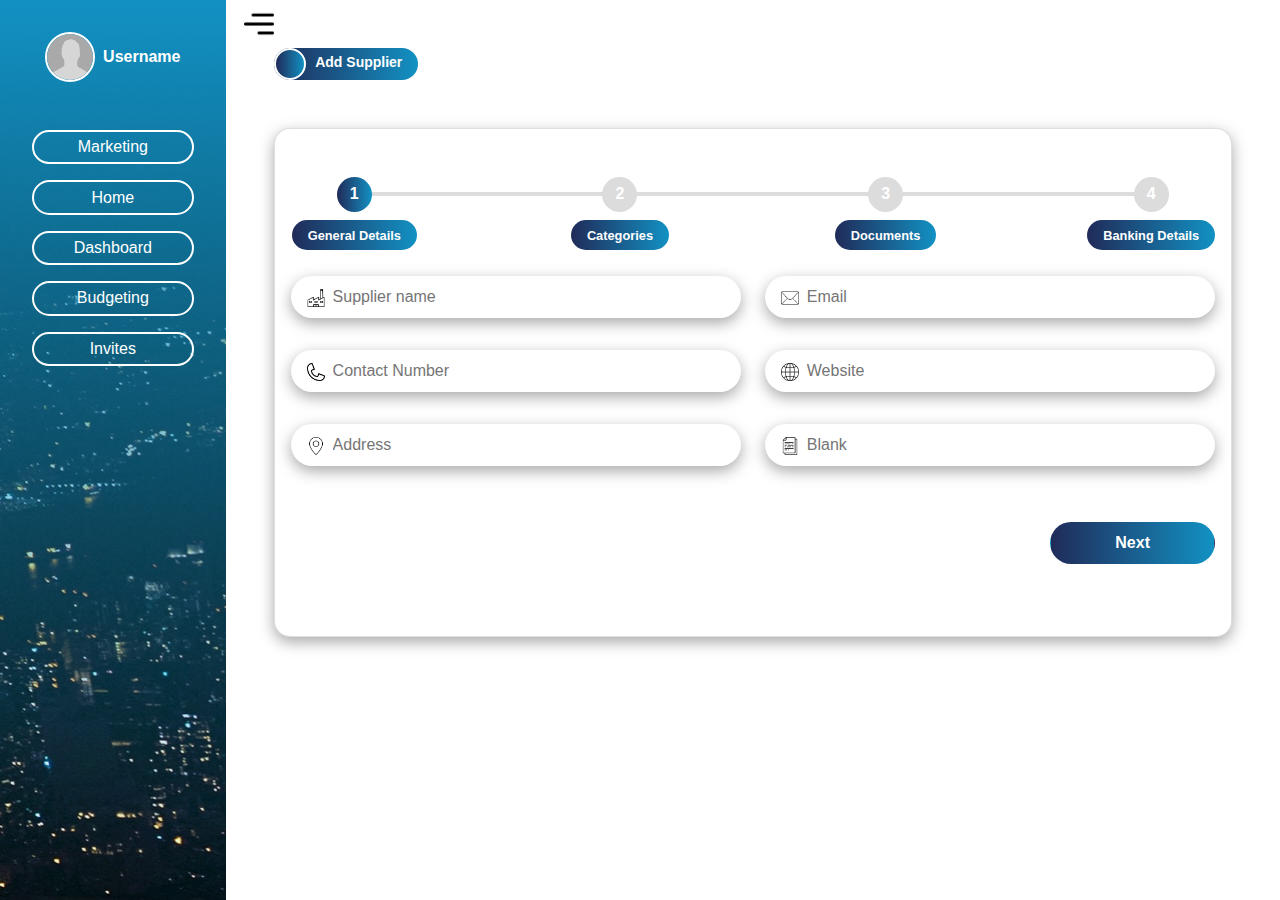
==== companyReg.html @ 9ff074c6 "Suppliers portal frontend. Suppliers form added." ====
<!DOCTYPE html>
<html lang="en">
<head>
    <meta charset="utf-8">
    <meta name="viewport" content="width=device-width, initial-scale=1">

    <title>Suppliers Portal</title>
    <meta name="description" content="Tradata website.">
    <meta name="author" content="Tradata">

    <meta property="og:title" content="Tradata website">
    <meta property="og:type" content="website">
    <meta property="og:url" content="https://www.tradata.app">
    <meta property="og:description" content="Tradata website.">
    <meta property="og:image" content="image.png">

    <link rel="icon" href="/favicon.ico">
    <link rel="icon" href="/favicon.svg" type="image/svg+xml">
    <link rel="apple-touch-icon" href="/apple-touch-icon.png">

    <!--    <script src="https://unpkg.com/ionicons@4.5.10-0/dist/ionicons.js"></script>-->

    <link rel="stylesheet" href="assets/css/bootstrap.min.css">
    <link rel="stylesheet" href="assets/css/custom.css">

</head>
<body>

<div class="d-flex" id="wrapper">
    <!--    Sidebar -->
    <div class="" id="sidebar-wrapper">
        <div class="sidebar-heading align-items-center">
            <img src="assets/images/profile.png" class="rounded-full" alt="logo">
            <span>Username</span>
        </div>

        <ul class="my-3 bg-transparent menu-links">
            <li><a href="" class="bg-transparent">
                Marketing
            </a>
                <img class="white-arrow" src="assets/images/icons/white-arrow.png" alt="" width="20">
            </li>
            <li><a href="" class="bg-transparent">
                Home
            </a>
                <img class="white-arrow" src="assets/images/icons/white-arrow.png" alt="" width="20">
            </li>
            <li><a href="" class="bg-transparent">
                Dashboard
            </a>
                <img class="white-arrow" src="assets/images/icons/white-arrow.png" alt="" width="20">
            </li>
            <li><a href="" class="bg-transparent">
                Budgeting
            </a>
                <img class="white-arrow" src="assets/images/icons/white-arrow.png" alt="" width="20">
            </li>
            <li><a href="invites.html" class="bg-transparent">
                Invites
            </a>
                <img class="white-arrow" src="assets/images/icons/white-arrow.png" alt="" width="20">
            </li>

        </ul>
    </div>
    <!--    Sidebar -->


    <!--        Pages Go Here -->

    <div id="page-content-wrapper">
        <nav class="navbar navbar-expand-lg navbar-light bg-white">
            <div class="container-fluid">
                <div class="d-flex align-items-center">
                    <button type="button" id="sidebar-toggle"><img src="assets/images/icons/menu.png" alt="" width="30"></button>
                    <a class="navbar-brand ms-4" href="#"></a>
                </div>
                <button class="navbar-toggler" type="button" data-bs-toggle="collapse" data-bs-target="#navbarSupportedContent" aria-controls="navbarSupportedContent" aria-expanded="false" aria-label="Toggle navigation">
                    <span class="navbar-toggler-icon"></span>
                </button>
                <div class="collapse navbar-collapse" id="navbarSupportedContent">
                    <ul class="navbar-nav ms-auto mb-2 mb-lg-0">
                        <li class="nav-item">
                            <a class="nav-link" href="#"></a>
                        </li>
                    </ul>
                </div>
            </div>
        </nav>

        <!--        Page content go here -->
        <div class="container-fluid px-4">
            <div class="container px-4 scroll">
                <div class="page-title">
                    <div class="title-span">
                        <h4>Add Supplier</h4>
                        <div class="circle"></div>
                    </div>
                </div>

                <div class="row my-5">
                    <div class="col-12 mx-auto">
                        <div class="card py-5 px-3">
                            <form action="" class="">
                            <!--          Progress Bar -->
                                <div class="progressbar d-flex justify-content-between mb-5">
                                    <div class="progress" id="progress"></div>
                                    <div class="progress-step progress-step-active" data-title="General Details"></div>
                                    <div class="progress-step" data-title="Categories"></div>
                                    <div class="progress-step" data-title="Documents"></div>
                                    <div class="progress-step" data-title="Banking Details"></div>
                                </div>
                            <!--          Progress Bar -->
                                <div class="form-step form-step-active">
                                    <div class="row">
                                        <div class="col-md-6">
                                            <div class="input-div">
                                                <input type="text" placeholder="Supplier name">
                                                <img src="assets/images/icons/factory.png" alt="">
                                            </div>
                                            <div class="input-div">
                                                <input type="text" placeholder="Contact Number">
                                                <img src="assets/images/icons/phone.png" alt="">
                                            </div>
                                            <div class="input-div">
                                                <input type="text" placeholder="Address">
                                                <img src="assets/images/icons/mapmarker.png" alt="">
                                            </div>
                                        </div>

                                        <div class="col-md-6">
                                            <div class="input-div">
                                                <input type="text" placeholder="Email">
                                                <img src="assets/images/icons/mail.png" alt="">
                                            </div>
                                            <div class="input-div">
                                                <input type="text" placeholder="Website">
                                                <img src="assets/images/icons/globe.png" alt="">
                                            </div>
                                            <div class="input-div">
                                                <input type="text" placeholder="Blank">
                                                <img src="assets/images/icons/document.png" alt="">
                                            </div>
                                        </div>
                                    </div>
                                    <div class="d-flex justify-content-end">
                                        <a class="my-4 btn button btn-next" type="submit">Next</a>
                                    </div>
                                </div>
<!------------------      Second Part ----------------------->
                                <div class="form-step">
                                <div class="row">
                                        <div class="col-md-6">
                                            <div class="input-div">
                                                <input type="text" placeholder="Supplier name">
                                                <img src="assets/images/icons/factory.png" alt="">
                                            </div>
                                            <div class="input-div">
                                                <input type="text" placeholder="Contact Number">
                                                <img src="assets/images/icons/phone.png" alt="">
                                            </div>
                                            <div class="input-div">
                                                <input type="text" placeholder="Address">
                                                <img src="assets/images/icons/home.png" alt="">
                                            </div>
                                        </div>

                                        <div class="col-md-6">
                                            <div class="input-div">
                                                <input type="text" placeholder="Email">
                                                <img src="assets/images/icons/mail.png" alt="">
                                            </div>
                                            <div class="input-div">
                                                <input type="text" placeholder="Email">
                                                <img src="assets/images/icons/mail.png" alt="">
                                            </div>
                                            <div class="input-div">
                                                <input type="text" placeholder="Website">
                                                <img src="assets/images/icons/globe.png" alt="">
                                            </div>
                                        </div>
                                    </div>
                                    <div class="d-flex justify-content-end">
                                        <a class="my-4 me-3 btn btn-prev button" type="submit">Previous</a>
                                        <a class="my-4 btn button btn-next" type="submit">Next</a>
                                    </div>
                                </div>
<!------------------      End Second Part ----------------------->
                                <!------------------         Third Part ----------------------->
                                <div class="form-step">
                                    <div class="row">
                                        <div class="col-md-6">
                                            <div class="input-div">
                                                <input type="text" placeholder="Supplier name">
                                                <img src="assets/images/icons/factory.png" alt="">
                                            </div>
                                            <div class="input-div">
                                                <input type="text" placeholder="Contact Number">
                                                <img src="assets/images/icons/phone.png" alt="">
                                            </div>
                                            <div class="input-div">
                                                <input type="text" placeholder="Address">
                                                <img src="assets/images/icons/home.png" alt="">
                                            </div>
                                        </div>

                                        <div class="col-md-6">
                                            <div class="input-div">
                                                <input type="text" placeholder="Email">
                                                <img src="assets/images/icons/mail.png" alt="">
                                            </div>
                                            <div class="input-div">
                                                <input type="text" placeholder="Email">
                                                <img src="assets/images/icons/mail.png" alt="">
                                            </div>
                                            <div class="input-div">
                                                <input type="text" placeholder="Website">
                                                <img src="assets/images/icons/globe.png" alt="">
                                            </div>
                                        </div>
                                    </div>
                                    <div class="d-flex justify-content-end">
                                        <a class="my-4 me-3 btn btn-prev button" type="submit">Previous</a>
                                        <a class="my-4 btn button btn-next" type="submit">Next</a>
                                    </div>
                                </div>
                                <!------------------      End Third Part ----------------------->

                                <!------------------         Fourth Part ----------------------->
                                <div class="form-step">
                                    <div class="row">
                                        <div class="col-md-6">
                                            <div class="input-div">
                                                <input type="text" placeholder="Supplier name">
                                                <img src="assets/images/icons/factory.png" alt="">
                                            </div>
                                            <div class="input-div">
                                                <input type="text" placeholder="Contact Number">
                                                <img src="assets/images/icons/phone.png" alt="">
                                            </div>
                                            <div class="input-div">
                                                <input type="text" placeholder="Address">
                                                <img src="assets/images/icons/home.png" alt="">
                                            </div>
                                        </div>

                                        <div class="col-md-6">
                                            <div class="input-div">
                                                <input type="text" placeholder="Email">
                                                <img src="assets/images/icons/mail.png" alt="">
                                            </div>
                                            <div class="input-div">
                                                <input type="text" placeholder="Email">
                                                <img src="assets/images/icons/mail.png" alt="">
                                            </div>
                                            <div class="input-div">
                                                <input type="text" placeholder="Website">
                                                <img src="assets/images/icons/globe.png" alt="">
                                            </div>
                                        </div>
                                    </div>
                                    <div class="d-flex justify-content-end">
                                        <a class="my-4 me-3 btn btn-prev button" type="submit">Previous</a>
                                        <a class="my-4 btn button btn-next" type="submit">Next</a>
                                    </div>
                                </div>
                                <!------------------      End Fourth Part ----------------------->

                            </form>
                        </div>
                    </div>
                </div>
            </div>
        </div>
    </div>
</div>
<script src="assets/js/bootstrap.bundle.min.js"></script>
<script>
    var el = document.getElementById("wrapper")
    var toggleButton = document.getElementById("sidebar-toggle")

    toggleButton.onclick = function () {
        el.classList.toggle("toggled")
    }

    const prevBtns = document.querySelectorAll(".btn-prev")
    const nxtBtns = document.querySelectorAll(".btn-next")
    const formSteps = document.querySelectorAll(".form-step")
    const progress = document.getElementById("progress")
    const progressSteps = document.querySelectorAll(".progress-step")
    const progressBar = document.getElementById("progress")

    let formStepsNum = 0;

    nxtBtns.forEach((btn) => {
        btn.addEventListener("click", () => {
            formStepsNum++;
            updateFormSteps();
            updateProgressBar()
        })
    })
    prevBtns.forEach((btn) => {
        btn.addEventListener("click", () => {
            formStepsNum--;
            updateFormSteps();
            updateProgressBar()
        })
    })
    function updateFormSteps(){
        formSteps.forEach(formStep => {
            formStep.classList.contains("form-step-active") &&
            formStep.classList.remove("form-step-active")
        })
        formSteps[formStepsNum].classList.add("form-step-active")
    }
    function updateProgressBar() {
        progressSteps.forEach((progressStep, idx) => {
            if (idx < formStepsNum + 1) {
                progressStep.classList.add("progress-step-active");
            } else {
                progressStep.classList.remove("progress-step-active")
            }
        });

        const progressActive = document.querySelectorAll(".progress-step-active")
        progress.style.width = ((progressActive.length - 1) / (progressSteps.length - 1)) * 100 + "%"
    }


</script>
</body>
</html>
---- assets/css/custom.css ----
/*
    font-family: 'Lato', sans-serif;

    font-family: 'Roboto', sans-serif;
*/
:root {
    --dark-blue-color: #1b2c5d;
    --lite-blue-color: #1291c3;
    --main-text-color: #6e6e6e;
    --second-bg-color: #c1efde;
    --box-shadow: rgba(0, 0, 0, 0.35) 0 5px 15px;
}
/************* Global CSS*************/
* {
    text-decoration: none;
    list-style: none;
    font-family: 'Lato', sans-serif;
}

a {
    text-decoration: none;
}
.card {
    box-shadow: var(--box-shadow);
    border-radius: 1rem;
}
form button,
form .button {
    padding: .5rem 4rem !important;
    background: linear-gradient(to right, #202b59, #1291c3);
    border-radius: 25px !important;
    color: #fff !important;
    font-weight: 700 !important;
    transition: .5s ease;
}
form button:hover,
form .button:hover {
    background: linear-gradient(to left, #202b59, #1291c3) !important;
    color: #fff;
}
.cta {
    padding: .4rem 1rem .3rem;
    background: linear-gradient(to right, #202b59, #1291c3);
    border-radius: 25px;
    color: #fff;
    font-weight: 700;
    transition: .5s ease;
}
.cta:hover {
    color: #fff;
    background: linear-gradient(to left, #202b59, #1291c3);
}
.rounded-full {
    border-radius: 50%;
}
.text-grey {
    color: #868686 !important;
}
/************ End Global CSS************/
#wrapper {
    overflow-x: hidden;
}
#sidebar-toggle {
    background: transparent;
    border: none;
    box-shadow: none;
}
#sidebar-wrapper {
    min-height: 100vh;
    margin-left: -15rem;
    -webkit-transition: margin 0.25s ease-out;
    -moz-transition: margin 0.25s ease-out;
    -o-transition: margin 0.25s ease-out;
    transition: margin 0.25s ease-out;
    background-image:
            linear-gradient(to bottom, #1291c3, transparent),
            url('../images/background.jpg');
}

#sidebar-wrapper .sidebar-heading {
    padding: 2rem;
    display: flex;
    justify-content: center;
    align-items: center;
}
#sidebar-wrapper .sidebar-heading {
    font-weight: bold;
    color: #fff;
}
#sidebar-wrapper .sidebar-heading img {
    width: 50px;
    height: 50px;
    border: 2px solid #fff;
    margin-right: .5rem;
}

#sidebar-wrapper .menu-links li {
    width: 10.1rem;
    display: flex;
    justify-content: center;
    align-items: center;
    padding: .2rem;
    border-radius: 25px;
    border: 2px solid #fff;
    margin: 1rem 2rem 1rem auto;
    transition: .3s all ease;
    position: relative;
}
.white-arrow {
    position: absolute;
    left: -1.5rem;
    display: none;
    transition: .3s all ease;
    transition-delay: .1s;
}

#sidebar-wrapper .menu-links li a {
    text-decoration: none;
    color: #fff;
}
#sidebar-wrapper .menu-links li:hover {
    background-color: #fff;
}
#sidebar-wrapper .menu-links li:hover .white-arrow {
    display: block;
}
#sidebar-wrapper .menu-links li:hover a {
    font-size: 16px;
    background: linear-gradient(to right, #202b59, #1291c3);
    -webkit-background-clip: text;
    -webkit-text-fill-color: transparent;
    font-weight: 600;
}

#page-content-wrapper {
    min-width: 100vw;
}

#wrapper.toggled #sidebar-wrapper {
    margin-left: 0;
}

#menu-toggle {
    cursor: pointer;
}

.list-group-item {
    border: 2px solid #fff;
    padding: 10px 20px;
    color: #fff;
    border-radius: 10px;
}

.list-group-item.active {
    background-color: transparent;
    color: var(--main-text-color);
    font-weight: bold;
}

/**************Main page styling*************/
.scroll {
    height: 90vh;
    overflow: auto;
    /*scrollbar-width: thin;*/
}

.scroll::-webkit-scrollbar {
    width: 10px;
}

.scroll::-webkit-scrollbar-track {
    box-shadow: inset 0 0 5px #ddd;
    border-radius: 15px;
    background-image: linear-gradient(to top, #a7ddf2, #85bad6, #6797ba, #4d759e, #375481, #385481, #395580, #3a5580, #52769c, #6797ba, #85bad6, #a7ddf2);
}

.scroll::-webkit-scrollbar-thumb {
    background: linear-gradient(to right, #202b59, #1291c3);
    border-radius: 15px;
}



/* Support for Firefox Scrollbar */
.scroll {
    overflow-y: scroll;
    scrollbar-color:  #202b59 #1291c3;
    scrollbar-width: thin;
}

/* Support for Firefox Scrollbar */

.title-span {
    position: relative;
    background: linear-gradient(to right, #202b59, #1291c3);
    border-radius: 25px;
    max-width: fit-content;
    padding: .35rem 1rem .1rem 2.6rem;
    display: flex;
    justify-content: center;
    align-items: center;
}
.title-span .circle {
    position: absolute;
    width: 2rem;
    height: 2rem;
    border-radius: 50%;
    border: 2px solid #fff;
    background: linear-gradient(to right, #202b59, #1291c3);
    left: 0;
    top: 0;
}
.title-span h4 {
    font-size: 14px;
    font-weight: 600;
    color: #fff;
    /*margin-top: .2rem;*/
}

.main-grid {
    border-top: 1px solid #868686;
    border-bottom: 1px solid #868686;
}
.first-col {
    border-right: 1px solid #868686;
}
.bottom-border {
    border-bottom: 1px solid #868686;
}
/**************Main page styling*************/


/**************Login form*************/

.login-page
{
    position: relative;
    min-height: 600px;
    background: #fff;
    box-shadow: rgba(0, 0, 0, 0.24) 0 3px 8px;
}
.login-page:before, .login-page:after
{
    z-index: -1;
    position: absolute;
    content: "";
    bottom: 25px;
    left: 10px;
    width: 50%;
    top: 80%;
    max-width:300px;
    background: #777;
    -webkit-box-shadow: 0 15px 10px #777;
    -moz-box-shadow: 0 15px 10px #777;
    box-shadow: 0 35px 20px #777;
    -webkit-transform: rotate(-4deg);
    -moz-transform: rotate(-4deg);
    -o-transform: rotate(-4deg);
    -ms-transform: rotate(-4deg);
    transform: rotate(-4deg);
}
.login-page:after
{
    -webkit-transform: rotate(4deg);
    -moz-transform: rotate(4deg);
    -o-transform: rotate(4deg);
    -ms-transform: rotate(4deg);
    transform: rotate(4deg);
    right: 10px;
    left: auto;
}

.login-page h1 {
    font-size: 34px;
    font-weight: 700;
    margin: 2rem auto;
    background: linear-gradient(to right, #202b59 20%, #1291c3 80%);
    -webkit-background-clip: text;
    -webkit-text-fill-color: transparent;
}
.login-page h3 {
    font-size: 28px;
    font-weight: 600;
    margin: 2rem auto 3rem auto;
    background: linear-gradient(to right, #202b59, #1291c3);
    -webkit-background-clip: text;
    -webkit-text-fill-color: transparent;
}
.input-div {
    position: relative;
    width: 100%;
    border-radius: 25px;
    box-shadow: rgba(0, 0, 0, 0.35) 0 5px 15px;
    padding: .5rem;
    margin-bottom: 2rem;
}
.input-div input {
    border: none;
    width: 100%;
    margin-left: 2rem;
    outline: none !important;
    background: none;
}
.input-div img {
    position: absolute;
    left: 1rem;
    top: .8rem;
    width: 18px;
}

.login-form a,
.login-form span {
    color: #868686;
}
.welcome-col {
    height: 100%;
    width: 100%;
    background-image:
            linear-gradient(to bottom, #1291c3, transparent),
            url('../images/background.jpg');
}
.welcome-col h2 {
    color: #fff !important;
    font-size: 32px;
    font-weight: 700;
    line-height: 1.5;
}
.content-list,
.content-list a {
    color: #fff;
}
/**************Login form*************/

/**************Multistep Form Styling*************/
.form-step {
    display: none;
    animation: animate .5s;
    transform-origin: top;
}
@keyframes animate {
    from {
        transform: scale(1, 0);
        opacity: 0;
    }
    to {
        transform: scale(1, 1);
        opacity: 1;
    }
}
.form-step-active {
    display: block;
}
.progressbar {
    position: relative;
    counter-reset: step;
    width: 90%;
    margin: auto;
    margin-bottom: 4rem !important;
}
.progress-step {
    width: 2.1875rem;
    height: 2.1875rem;
    background-color: #dcdcdc;
    border-radius: 50%;
    display: flex;
    justify-content: center;
    align-items: center;
    z-index: 9;
    color: #fff;
    font-weight: 600;
}
.progress-step::after {
    content: attr(data-title);
    position: absolute;
    top: calc(100% + .5rem);
    font-size: .8rem;
    color: #fff;
    white-space: nowrap;
    background: linear-gradient(to right, #202b59, #1291c3);
    border-radius: 25px;
    max-width: fit-content;
    padding: .35rem 1rem;
    display: flex;
    justify-content: center;
    align-items: center;
}
.progress-step::before {
    counter-increment: step;
    content: counter(step);
}
.progressbar::before,
.progress {
    content: '';
    position: absolute;
    height: 4px;
    top: 50%;
    transform: translateY(-50%);
    width: 100%;
    background-color: #dcdcdc;
}
.progress {
    background: linear-gradient(to right, #202b59, #1291c3);
    width: 0;
    transition: .3s;
}
.progress-step-active {
    background: linear-gradient(to right, #202b59, #1291c3);
}

/**************Multistep Form Styling*************/

@media (min-width: 768px) {
    #sidebar-wrapper {
        margin-left: 0;
    }

    #page-content-wrapper {
        min-width: 0;
        width: 100%;
    }

    #wrapper.toggled #sidebar-wrapper {
        margin-left: -15rem;
    }
}
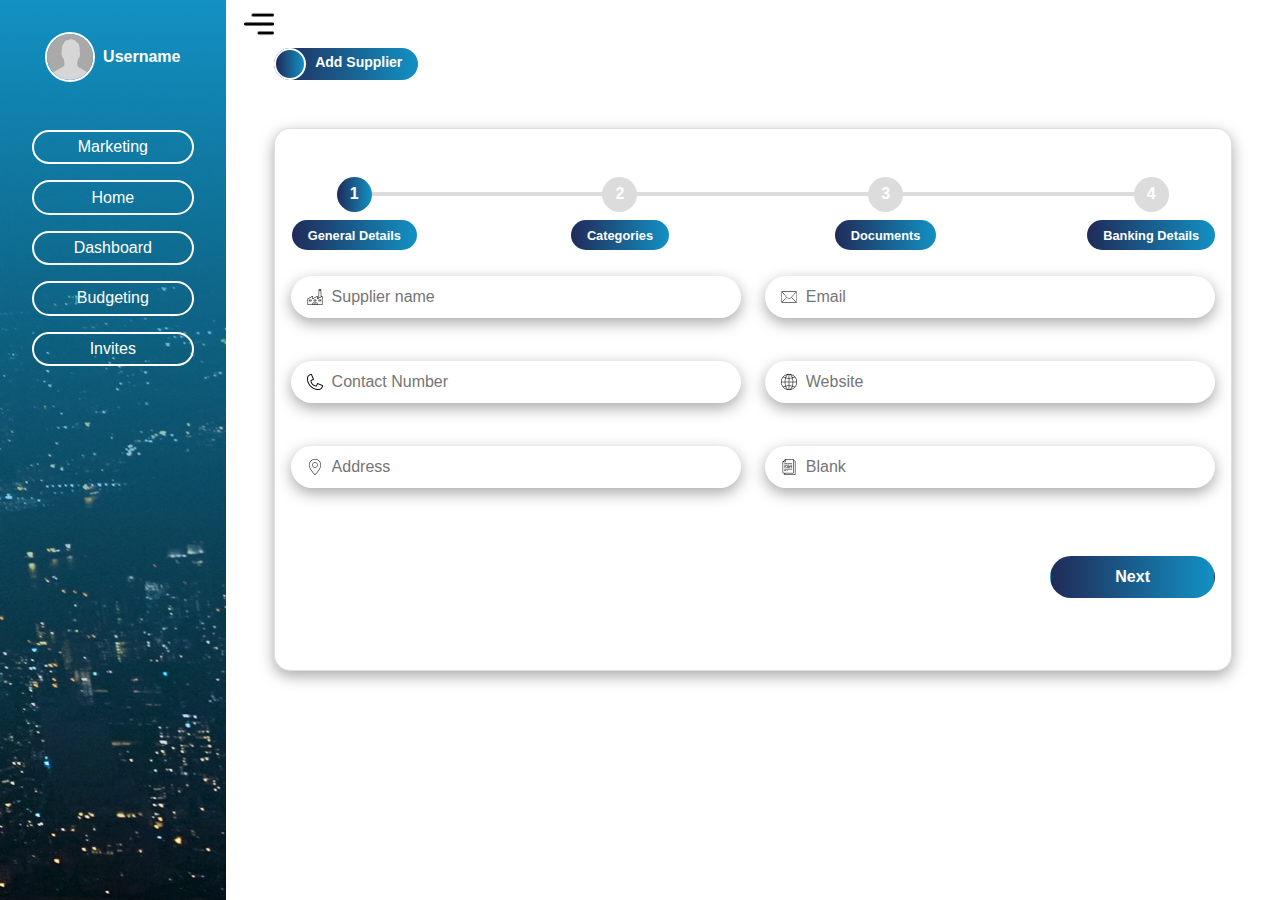
==== commit 022038d5: "Suppliers portal frontend. form validation for all forms that have to do with authentication." ====
--- a/companyReg.html
+++ b/companyReg.html
@@ -116,30 +116,30 @@
                                         <div class="col-md-6">
                                             <div class="input-div">
                                                 <input type="text" placeholder="Supplier name">
-                                                <img src="assets/images/icons/factory.png" alt="">
+                                                <img class="icon" src="assets/images/icons/factory.png" alt="">
                                             </div>
                                             <div class="input-div">
                                                 <input type="text" placeholder="Contact Number">
-                                                <img src="assets/images/icons/phone.png" alt="">
+                                                <img class="icon" src="assets/images/icons/phone.png" alt="">
                                             </div>
                                             <div class="input-div">
                                                 <input type="text" placeholder="Address">
-                                                <img src="assets/images/icons/mapmarker.png" alt="">
-                                            </div>
-                                        </div>
-
-                                        <div class="col-md-6">
-                                            <div class="input-div">
-                                                <input type="text" placeholder="Email">
-                                                <img src="assets/images/icons/mail.png" alt="">
+                                                <img class="icon" src="assets/images/icons/mapmarker.png" alt="">
+                                            </div>
+                                        </div>
+
+                                        <div class="col-md-6">
+                                            <div class="input-div">
+                                                <input type="text" placeholder="Email">
+                                                <img class="icon" src="assets/images/icons/mail.png" alt="">
                                             </div>
                                             <div class="input-div">
                                                 <input type="text" placeholder="Website">
-                                                <img src="assets/images/icons/globe.png" alt="">
+                                                <img class="icon" src="assets/images/icons/globe.png" alt="">
                                             </div>
                                             <div class="input-div">
                                                 <input type="text" placeholder="Blank">
-                                                <img src="assets/images/icons/document.png" alt="">
+                                                <img class="icon" src="assets/images/icons/document.png" alt="">
                                             </div>
                                         </div>
                                     </div>
@@ -153,30 +153,30 @@
                                         <div class="col-md-6">
                                             <div class="input-div">
                                                 <input type="text" placeholder="Supplier name">
-                                                <img src="assets/images/icons/factory.png" alt="">
+                                                <img class="icon" src="assets/images/icons/factory.png" alt="">
                                             </div>
                                             <div class="input-div">
                                                 <input type="text" placeholder="Contact Number">
-                                                <img src="assets/images/icons/phone.png" alt="">
+                                                <img class="icon" src="assets/images/icons/phone.png" alt="">
                                             </div>
                                             <div class="input-div">
                                                 <input type="text" placeholder="Address">
-                                                <img src="assets/images/icons/home.png" alt="">
-                                            </div>
-                                        </div>
-
-                                        <div class="col-md-6">
-                                            <div class="input-div">
-                                                <input type="text" placeholder="Email">
-                                                <img src="assets/images/icons/mail.png" alt="">
-                                            </div>
-                                            <div class="input-div">
-                                                <input type="text" placeholder="Email">
-                                                <img src="assets/images/icons/mail.png" alt="">
+                                                <img class="icon" src="assets/images/icons/home.png" alt="">
+                                            </div>
+                                        </div>
+
+                                        <div class="col-md-6">
+                                            <div class="input-div">
+                                                <input type="text" placeholder="Email">
+                                                <img class="icon" src="assets/images/icons/mail.png" alt="">
+                                            </div>
+                                            <div class="input-div">
+                                                <input type="text" placeholder="Email">
+                                                <img class="icon" src="assets/images/icons/mail.png" alt="">
                                             </div>
                                             <div class="input-div">
                                                 <input type="text" placeholder="Website">
-                                                <img src="assets/images/icons/globe.png" alt="">
+                                                <img class="icon" src="assets/images/icons/globe.png" alt="">
                                             </div>
                                         </div>
                                     </div>
@@ -192,30 +192,30 @@
                                         <div class="col-md-6">
                                             <div class="input-div">
                                                 <input type="text" placeholder="Supplier name">
-                                                <img src="assets/images/icons/factory.png" alt="">
+                                                <img class="icon" src="assets/images/icons/factory.png" alt="">
                                             </div>
                                             <div class="input-div">
                                                 <input type="text" placeholder="Contact Number">
-                                                <img src="assets/images/icons/phone.png" alt="">
+                                                <img class="icon" src="assets/images/icons/phone.png" alt="">
                                             </div>
                                             <div class="input-div">
                                                 <input type="text" placeholder="Address">
-                                                <img src="assets/images/icons/home.png" alt="">
-                                            </div>
-                                        </div>
-
-                                        <div class="col-md-6">
-                                            <div class="input-div">
-                                                <input type="text" placeholder="Email">
-                                                <img src="assets/images/icons/mail.png" alt="">
-                                            </div>
-                                            <div class="input-div">
-                                                <input type="text" placeholder="Email">
-                                                <img src="assets/images/icons/mail.png" alt="">
+                                                <img class="icon" src="assets/images/icons/home.png" alt="">
+                                            </div>
+                                        </div>
+
+                                        <div class="col-md-6">
+                                            <div class="input-div">
+                                                <input type="text" placeholder="Email">
+                                                <img class="icon" src="assets/images/icons/mail.png" alt="">
+                                            </div>
+                                            <div class="input-div">
+                                                <input type="text" placeholder="Email">
+                                                <img class="icon" src="assets/images/icons/mail.png" alt="">
                                             </div>
                                             <div class="input-div">
                                                 <input type="text" placeholder="Website">
-                                                <img src="assets/images/icons/globe.png" alt="">
+                                                <img class="icon" src="assets/images/icons/globe.png" alt="">
                                             </div>
                                         </div>
                                     </div>
@@ -232,30 +232,30 @@
                                         <div class="col-md-6">
                                             <div class="input-div">
                                                 <input type="text" placeholder="Supplier name">
-                                                <img src="assets/images/icons/factory.png" alt="">
+                                                <img class="icon" src="assets/images/icons/factory.png" alt="">
                                             </div>
                                             <div class="input-div">
                                                 <input type="text" placeholder="Contact Number">
-                                                <img src="assets/images/icons/phone.png" alt="">
+                                                <img class="icon" src="assets/images/icons/phone.png" alt="">
                                             </div>
                                             <div class="input-div">
                                                 <input type="text" placeholder="Address">
-                                                <img src="assets/images/icons/home.png" alt="">
-                                            </div>
-                                        </div>
-
-                                        <div class="col-md-6">
-                                            <div class="input-div">
-                                                <input type="text" placeholder="Email">
-                                                <img src="assets/images/icons/mail.png" alt="">
-                                            </div>
-                                            <div class="input-div">
-                                                <input type="text" placeholder="Email">
-                                                <img src="assets/images/icons/mail.png" alt="">
+                                                <img class="icon" src="assets/images/icons/home.png" alt="">
+                                            </div>
+                                        </div>
+
+                                        <div class="col-md-6">
+                                            <div class="input-div">
+                                                <input type="text" placeholder="Email">
+                                                <img class="icon" src="assets/images/icons/mail.png" alt="">
+                                            </div>
+                                            <div class="input-div">
+                                                <input type="text" placeholder="Email">
+                                                <img class="icon" src="assets/images/icons/mail.png" alt="">
                                             </div>
                                             <div class="input-div">
                                                 <input type="text" placeholder="Website">
-                                                <img src="assets/images/icons/globe.png" alt="">
+                                                <img class="icon" src="assets/images/icons/globe.png" alt="">
                                             </div>
                                         </div>
                                     </div>
--- a/assets/css/custom.css
+++ b/assets/css/custom.css
@@ -289,28 +289,70 @@
 .input-div {
     position: relative;
     width: 100%;
+    margin-bottom: 2.7rem;
+}
+.input-div input {
     border-radius: 25px;
     box-shadow: rgba(0, 0, 0, 0.35) 0 5px 15px;
-    padding: .5rem;
-    margin-bottom: 2rem;
-}
-.input-div input {
-    border: none;
     width: 100%;
-    margin-left: 2rem;
     outline: none !important;
     background: none;
-}
-.input-div img {
+    padding: .5rem .5rem .5rem 2.5rem;
+    border: 1px solid rgba(255, 255, 255, 0);
+}
+.input-div input::placeholder,
+.input-div input::-moz-placeholder {
+    margin-left: 1rem;
+}
+.input-div img.icon {
     position: absolute;
     left: 1rem;
     top: .8rem;
+    width: 16px;
+}
+
+/**** Error Success Styling*****/
+.input-div img.info {
+    position: absolute;
+    right: 1rem !important;
+    top: .8rem;
     width: 18px;
-}
+    visibility: hidden;
+}
+.input-div small {
+    position: absolute;
+    bottom: -1.5rem;
+    left: 1rem;
+    color: red;
+    font-size: .8rem;
+    visibility: hidden;
+}
+.input-div.error small {
+    visibility: visible;
+}
+.input-div.error input {
+    border: 1px solid #FF0000FF;
+    box-shadow: rgba(205, 135, 135, 0.35) 0 5px 10px;
+}
+.input-div.success input {
+    border: 1px solid #008000FF;
+    box-shadow: rgba(142, 208, 71, 0.35) 0 5px 10px;
+}
+.input-div.success img.checkmark {
+    visibility: visible;
+}
+.input-div.error img.warning {
+    visibility: visible;
+}
+/**** Error Success Styling*****/
 
 .login-form a,
 .login-form span {
     color: #868686;
+    transition: .3s;
+}
+.login-form a:hover {
+    color: var(--dark-blue-color) !important;
 }
 .welcome-col {
     height: 100%;
